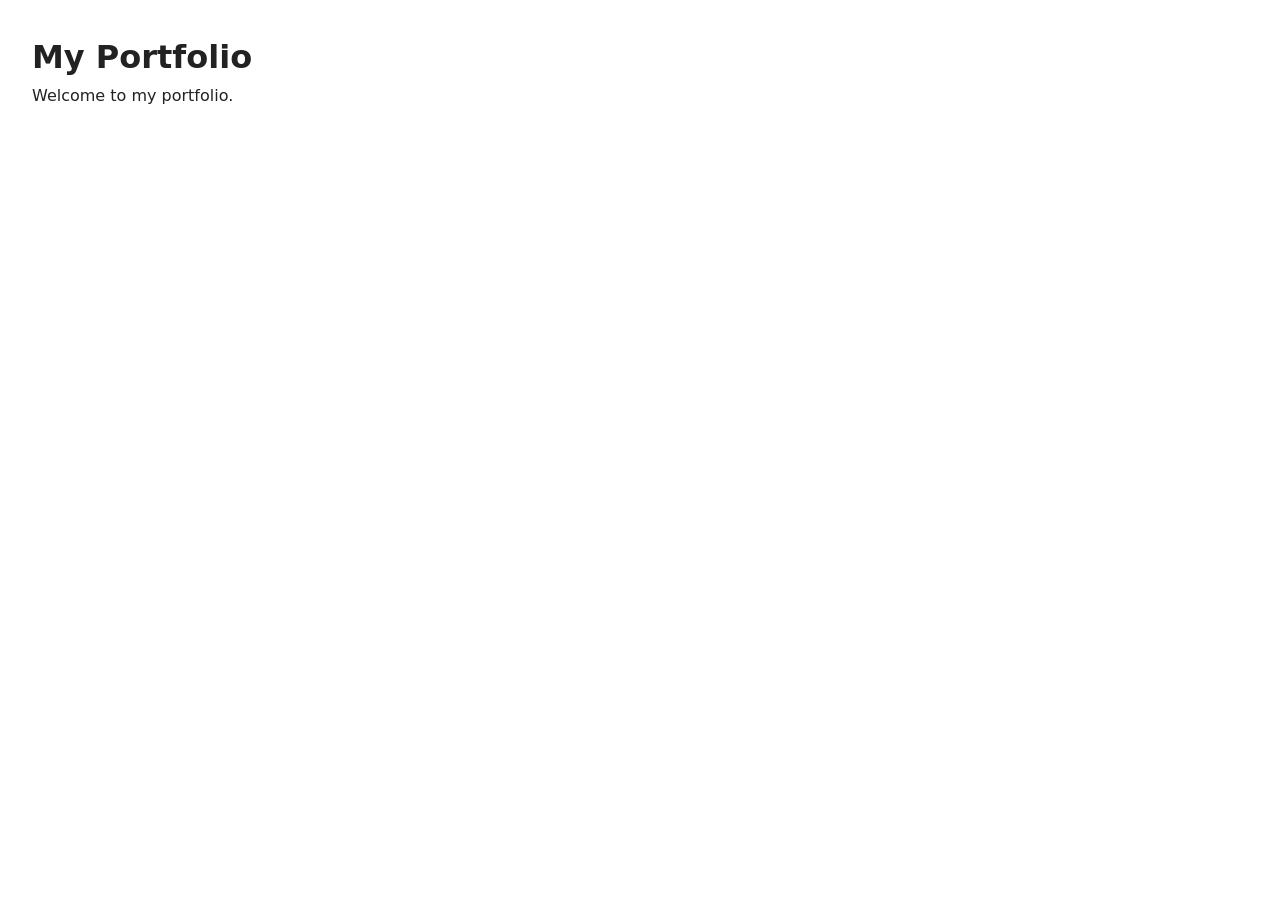
==== index.html @ 3ea58b8c "Add starter HTML, CSS and JS files Co-Authored-By: Claude Opus 5.5 <noreply@anthropic.com>" ====
<!DOCTYPE html>
<html lang="en">
<head>
  <meta charset="UTF-8">
  <meta name="viewport" content="width=device-width, initial-scale=1.0">
  <title>Portfolio</title>
  <link rel="stylesheet" href="style.css">
</head>
<body>
  <header>
    <h1>My Portfolio</h1>
  </header>

  <main>
    <p>Welcome to my portfolio.</p>
  </main>

  <script src="script.js"></script>
</body>
</html>
---- style.css ----
* {
  margin: 0;
  padding: 0;
  box-sizing: border-box;
}

body {
  font-family: system-ui, -apple-system, sans-serif;
  line-height: 1.6;
  color: #222;
  padding: 2rem;
}
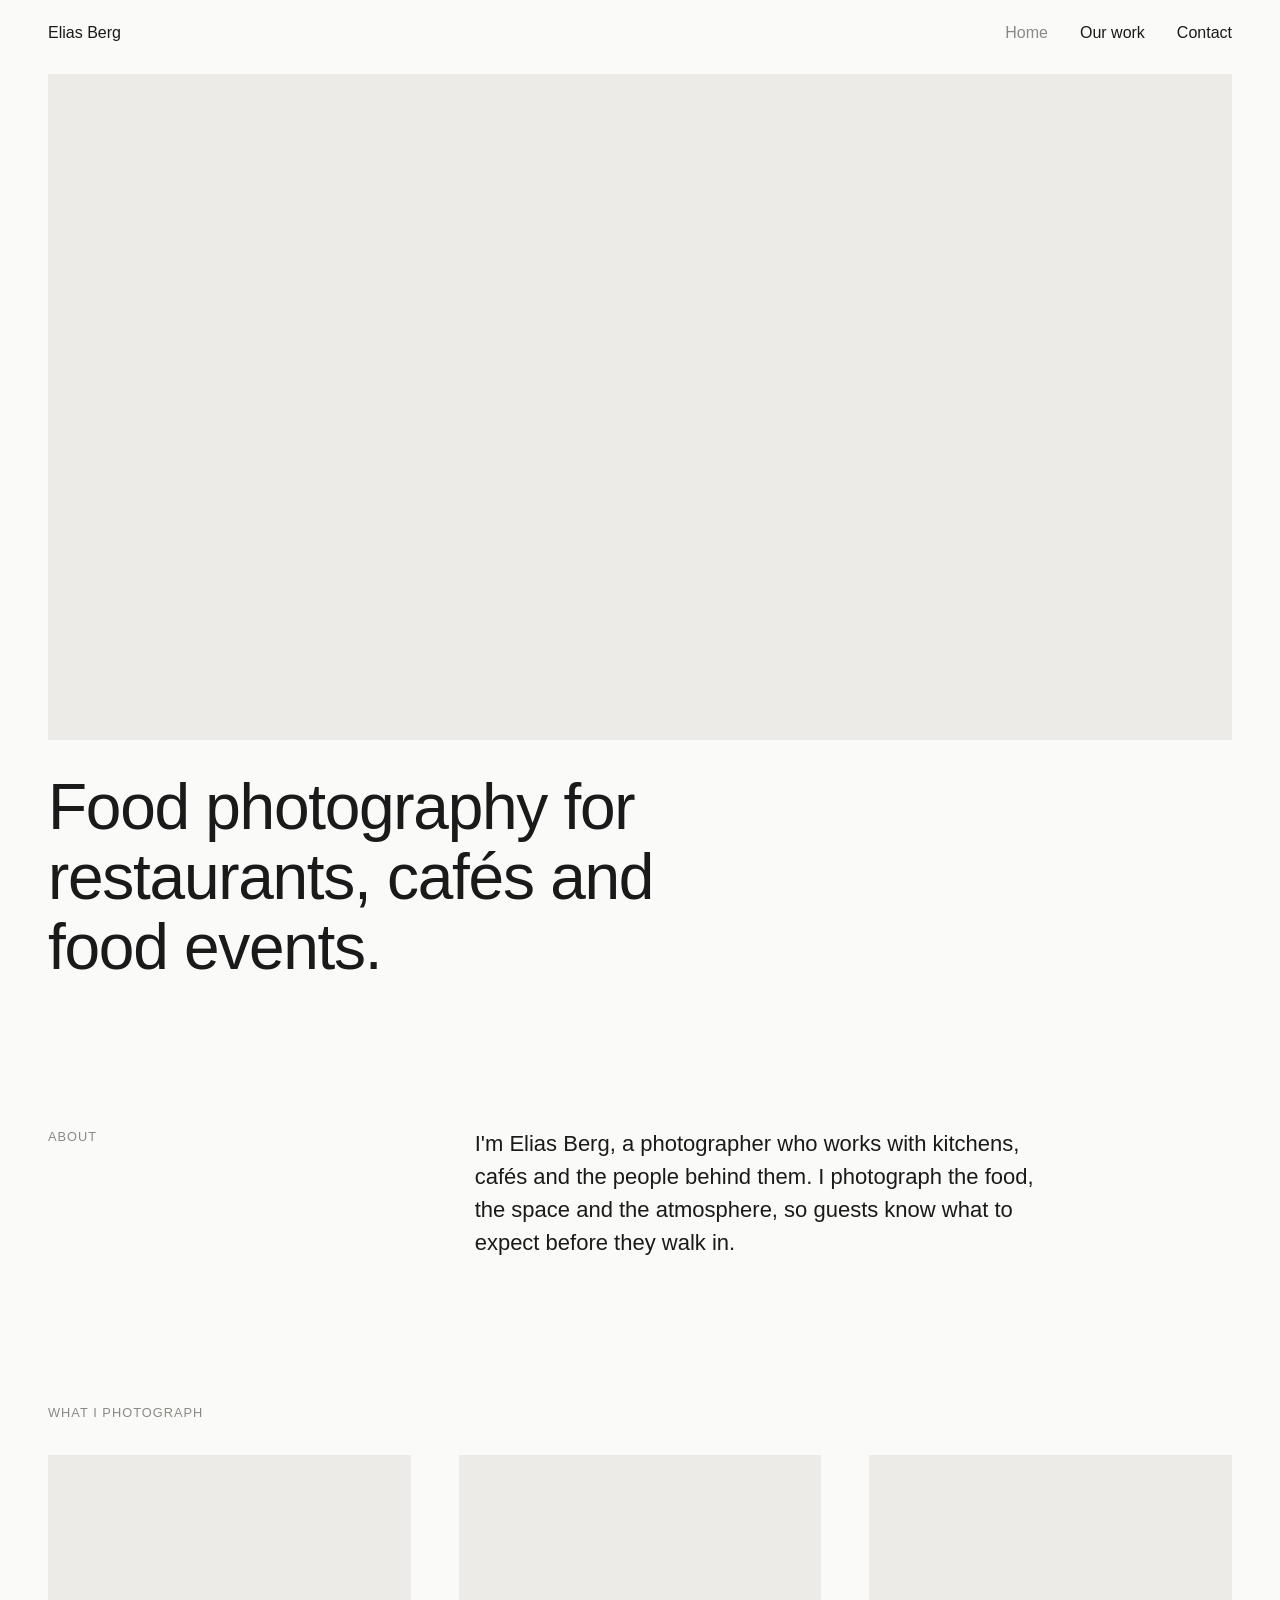
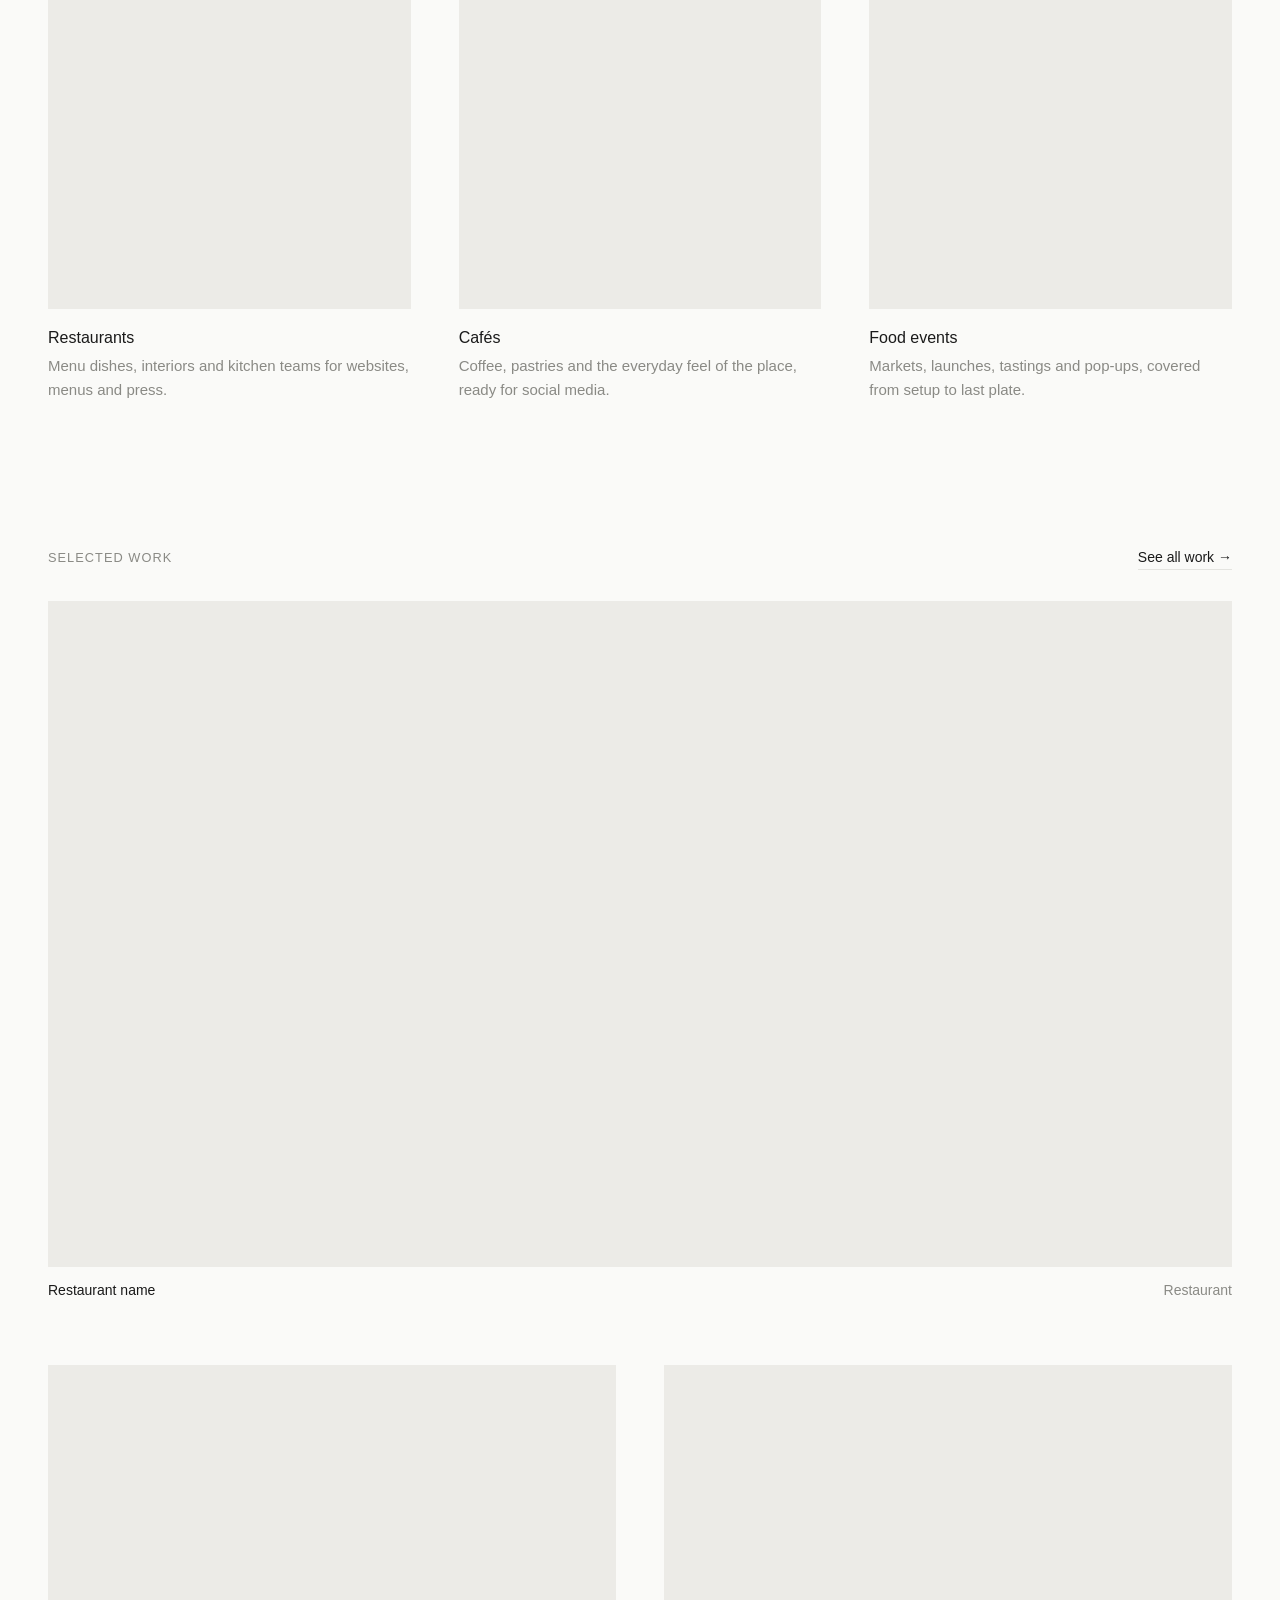
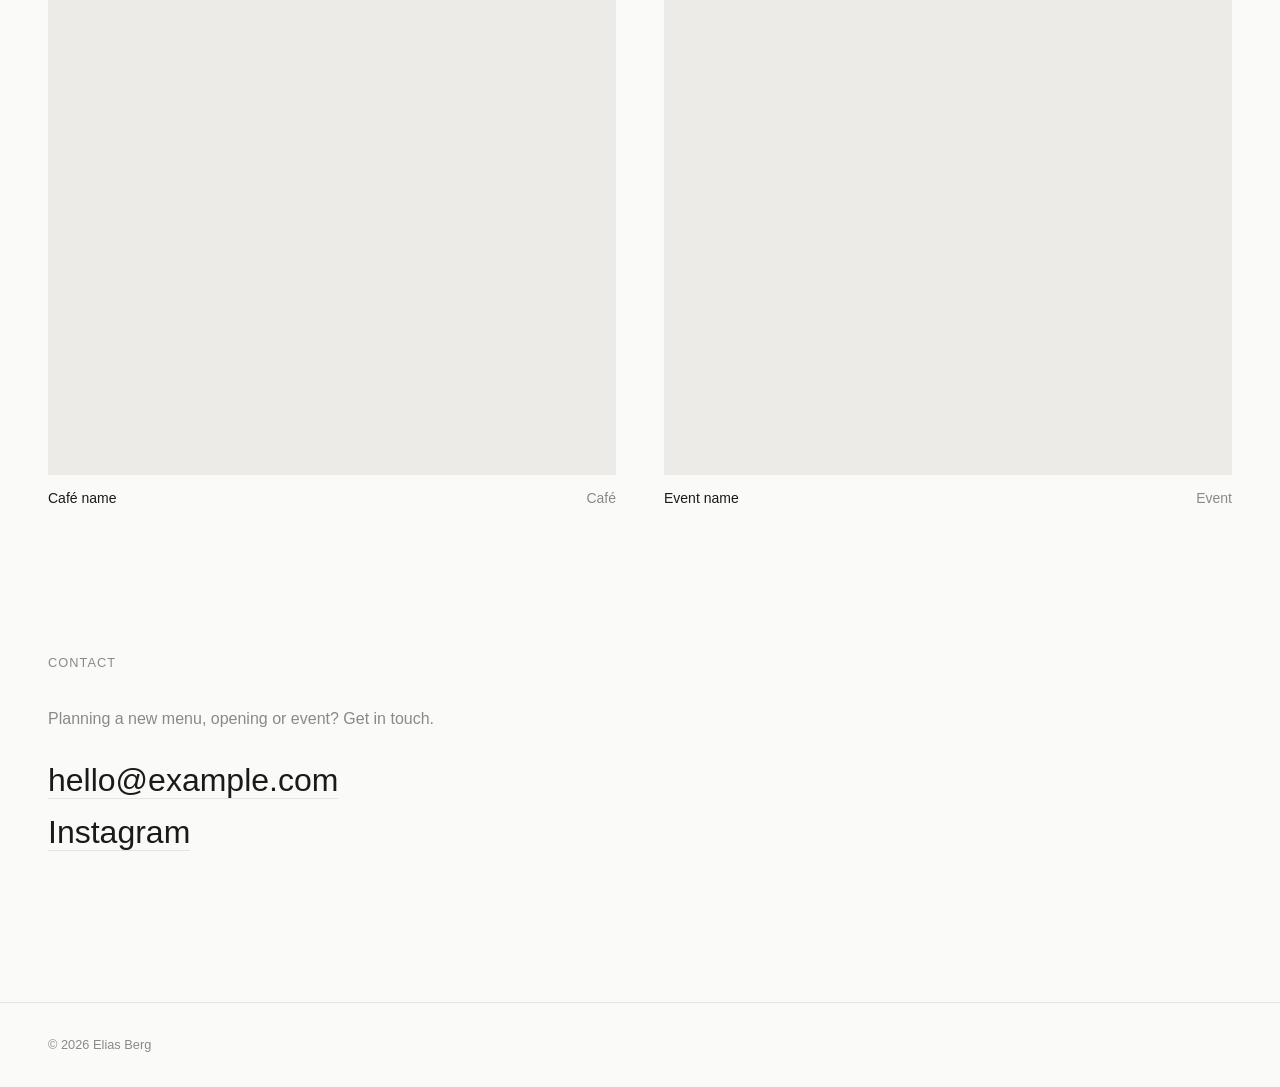
==== commit f02a30f4: "Build two-page food photography portfolio for Elias Berg Add home and work pages, shared styles and " ====
--- a/index.html
+++ b/index.html
@@ -3,17 +3,95 @@
 <head>
   <meta charset="UTF-8">
   <meta name="viewport" content="width=device-width, initial-scale=1.0">
-  <title>Portfolio</title>
+  <meta name="description" content="Elias Berg — food photographer for restaurants, cafés and food events.">
+  <title>Elias Berg — Food Photography</title>
   <link rel="stylesheet" href="style.css">
 </head>
 <body>
-  <header>
-    <h1>My Portfolio</h1>
+  <header class="site-header">
+    <a class="logo" href="index.html">Elias Berg</a>
+    <button class="nav-toggle" aria-expanded="false" aria-controls="site-nav">Menu</button>
+    <nav id="site-nav" class="site-nav">
+      <a href="index.html" aria-current="page">Home</a>
+      <a href="work.html">Our work</a>
+      <a href="#contact">Contact</a>
+    </nav>
   </header>
 
   <main>
-    <p>Welcome to my portfolio.</p>
+    <section class="hero">
+      <!-- Replace with <img src="images/hero.jpg" alt="..."> -->
+      <div class="media media--hero"><div class="placeholder"></div></div>
+      <div class="hero-text">
+        <h1>Food photography for restaurants, cafés and food events.</h1>
+      </div>
+    </section>
+
+    <section class="intro">
+      <h2 class="section-label">About</h2>
+      <div class="intro-body">
+        <p class="lead">I'm Elias Berg, a photographer who works with kitchens, cafés and the people behind them. I photograph the food, the space and the atmosphere, so guests know what to expect before they walk in.</p>
+      </div>
+    </section>
+
+    <section class="services">
+      <h2 class="section-label">What I photograph</h2>
+      <div class="services-grid">
+        <article class="service">
+          <div class="media"><div class="placeholder"></div></div>
+          <h3>Restaurants</h3>
+          <p>Menu dishes, interiors and kitchen teams for websites, menus and press.</p>
+        </article>
+        <article class="service">
+          <div class="media"><div class="placeholder"></div></div>
+          <h3>Cafés</h3>
+          <p>Coffee, pastries and the everyday feel of the place, ready for social media.</p>
+        </article>
+        <article class="service">
+          <div class="media"><div class="placeholder"></div></div>
+          <h3>Food events</h3>
+          <p>Markets, launches, tastings and pop-ups, covered from setup to last plate.</p>
+        </article>
+      </div>
+    </section>
+
+    <section class="featured">
+      <div class="featured-head">
+        <h2 class="section-label">Selected work</h2>
+        <a class="text-link" href="work.html">See all work &rarr;</a>
+      </div>
+      <div class="grid">
+        <figure class="project project--wide">
+          <div class="media"><div class="placeholder"></div></div>
+          <figcaption><span>Restaurant name</span><span>Restaurant</span></figcaption>
+        </figure>
+        <figure class="project">
+          <div class="media"><div class="placeholder"></div></div>
+          <figcaption><span>Café name</span><span>Café</span></figcaption>
+        </figure>
+        <figure class="project">
+          <div class="media"><div class="placeholder"></div></div>
+          <figcaption><span>Event name</span><span>Event</span></figcaption>
+        </figure>
+      </div>
+    </section>
+
+    <section id="contact" class="contact">
+      <h2 class="section-label">Contact</h2>
+      <p class="contact-lead">Planning a new menu, opening or event? Get in touch.</p>
+      <p class="contact-link"><a href="mailto:hello@example.com">hello@example.com</a></p>
+      <p class="contact-link"><a href="https://instagram.com/" target="_blank" rel="noopener">Instagram</a></p>
+    </section>
   </main>
+
+  <footer class="site-footer">
+    <p>&copy; <span id="year"></span> Elias Berg</p>
+  </footer>
+
+  <div class="lightbox" hidden>
+    <button class="lightbox-close" aria-label="Close">Close</button>
+    <div class="lightbox-content"></div>
+  </div>
 
   <script src="script.js"></script>
 </body>
--- a/style.css
+++ b/style.css
@@ -1,12 +1,404 @@
+:root {
+  --bg: #fafaf8;
+  --text: #1a1a1a;
+  --muted: #8a8a85;
+  --line: #e4e4e0;
+  --placeholder: #ecebe7;
+
+  --font: "Helvetica Neue", Helvetica, Arial, sans-serif;
+  --gutter: clamp(1.25rem, 4vw, 3rem);
+  --space: clamp(4rem, 12vw, 9rem);
+}
+
 * {
   margin: 0;
   padding: 0;
   box-sizing: border-box;
 }
 
+html {
+  scroll-behavior: smooth;
+}
+
 body {
-  font-family: system-ui, -apple-system, sans-serif;
+  background: var(--bg);
+  color: var(--text);
+  font-family: var(--font);
+  font-size: 1rem;
   line-height: 1.6;
-  color: #222;
-  padding: 2rem;
-}
+  -webkit-font-smoothing: antialiased;
+}
+
+a {
+  color: inherit;
+  text-decoration: none;
+}
+
+a:hover {
+  color: var(--muted);
+}
+
+img {
+  display: block;
+  max-width: 100%;
+}
+
+/* Header */
+
+.site-header {
+  position: sticky;
+  top: 0;
+  z-index: 10;
+  display: flex;
+  align-items: center;
+  justify-content: space-between;
+  padding: 1.25rem var(--gutter);
+  background: var(--bg);
+}
+
+.logo {
+  font-weight: 500;
+}
+
+.site-nav {
+  display: flex;
+  gap: 2rem;
+}
+
+.site-nav a[aria-current="page"] {
+  color: var(--muted);
+}
+
+.nav-toggle {
+  display: none;
+  background: none;
+  border: 0;
+  font: inherit;
+  color: inherit;
+  cursor: pointer;
+}
+
+/* Sections */
+
+main > section {
+  padding: 0 var(--gutter) var(--space);
+}
+
+.section-label {
+  font-size: 0.8rem;
+  font-weight: 400;
+  letter-spacing: 0.08em;
+  text-transform: uppercase;
+  color: var(--muted);
+  margin-bottom: 2rem;
+}
+
+.lead {
+  max-width: 36rem;
+  font-size: clamp(1.125rem, 2vw, 1.375rem);
+  line-height: 1.5;
+}
+
+.text-link {
+  font-size: 0.875rem;
+  border-bottom: 1px solid var(--line);
+}
+
+/* Media */
+
+.media {
+  overflow: hidden;
+  cursor: zoom-in;
+}
+
+.media img,
+.media .placeholder {
+  width: 100%;
+  aspect-ratio: 4 / 5;
+  object-fit: cover;
+  transition: opacity 0.4s ease;
+}
+
+.placeholder {
+  background: var(--placeholder);
+}
+
+.media:hover img,
+.media:hover .placeholder {
+  opacity: 0.85;
+}
+
+/* Home: hero */
+
+.hero {
+  padding-top: 0.5rem;
+}
+
+.media--hero {
+  cursor: default;
+}
+
+.media--hero img,
+.media--hero .placeholder {
+  aspect-ratio: 16 / 9;
+  max-height: 80vh;
+}
+
+.media--hero:hover img,
+.media--hero:hover .placeholder {
+  opacity: 1;
+}
+
+.hero-text h1 {
+  max-width: 18ch;
+  margin-top: 2rem;
+  font-size: clamp(2rem, 5vw, 4rem);
+  font-weight: 400;
+  line-height: 1.1;
+  letter-spacing: -0.02em;
+}
+
+/* Home: intro and services */
+
+.intro {
+  display: grid;
+  grid-template-columns: 1fr 2fr;
+  gap: var(--gutter);
+}
+
+.services-grid {
+  display: grid;
+  grid-template-columns: repeat(3, 1fr);
+  gap: var(--gutter);
+}
+
+.service h3 {
+  margin-top: 1rem;
+  font-size: 1rem;
+  font-weight: 500;
+}
+
+.service p {
+  margin-top: 0.25rem;
+  font-size: 0.9375rem;
+  color: var(--muted);
+}
+
+.featured-head {
+  display: flex;
+  justify-content: space-between;
+  align-items: baseline;
+}
+
+/* Work grid */
+
+.grid {
+  display: grid;
+  grid-template-columns: repeat(2, 1fr);
+  gap: clamp(2rem, 5vw, 4rem) var(--gutter);
+}
+
+.project--wide {
+  grid-column: 1 / -1;
+}
+
+.project--wide .media img,
+.project--wide .media .placeholder {
+  aspect-ratio: 16 / 9;
+}
+
+.project.is-hidden {
+  display: none;
+}
+
+figcaption {
+  display: flex;
+  justify-content: space-between;
+  margin-top: 0.75rem;
+  font-size: 0.875rem;
+}
+
+figcaption span:last-child {
+  color: var(--muted);
+}
+
+/* Work page */
+
+.page-intro {
+  padding-top: var(--space);
+}
+
+.page-intro h1 {
+  font-size: clamp(2.5rem, 7vw, 5.5rem);
+  font-weight: 400;
+  line-height: 1.05;
+  letter-spacing: -0.02em;
+  margin-bottom: 1.5rem;
+}
+
+.page-intro .lead {
+  color: var(--muted);
+}
+
+.filters {
+  display: flex;
+  flex-wrap: wrap;
+  gap: 1.5rem;
+  margin-bottom: 3rem;
+}
+
+.filter {
+  background: none;
+  border: 0;
+  border-bottom: 1px solid transparent;
+  padding-bottom: 0.15rem;
+  font: inherit;
+  font-size: 0.9375rem;
+  color: var(--muted);
+  cursor: pointer;
+}
+
+.filter:hover,
+.filter.is-active {
+  color: var(--text);
+}
+
+.filter.is-active {
+  border-bottom-color: var(--text);
+}
+
+/* Contact */
+
+.contact-lead {
+  max-width: 28rem;
+  margin-bottom: 1.5rem;
+  color: var(--muted);
+}
+
+.contact-link {
+  font-size: clamp(1.5rem, 3vw, 2rem);
+}
+
+.contact-link a {
+  border-bottom: 1px solid var(--line);
+}
+
+/* Footer */
+
+.site-footer {
+  padding: 2rem var(--gutter);
+  border-top: 1px solid var(--line);
+  font-size: 0.8rem;
+  color: var(--muted);
+}
+
+/* Lightbox */
+
+.lightbox {
+  position: fixed;
+  inset: 0;
+  z-index: 20;
+  display: flex;
+  align-items: center;
+  justify-content: center;
+  padding: var(--gutter);
+  background: var(--bg);
+}
+
+.lightbox[hidden] {
+  display: none;
+}
+
+.lightbox-content {
+  width: min(100%, 70rem);
+}
+
+.lightbox-content img,
+.lightbox-content .placeholder {
+  width: 100%;
+  max-height: 85vh;
+  object-fit: contain;
+  aspect-ratio: 3 / 2;
+}
+
+.lightbox-close {
+  position: absolute;
+  top: 1.25rem;
+  right: var(--gutter);
+  background: none;
+  border: 0;
+  font: inherit;
+  color: inherit;
+  cursor: pointer;
+}
+
+/* Fade-in on scroll */
+
+.reveal {
+  opacity: 0;
+  transform: translateY(1.5rem);
+  transition: opacity 0.8s ease, transform 0.8s ease;
+}
+
+.reveal.is-visible {
+  opacity: 1;
+  transform: none;
+}
+
+/* Tablet */
+
+@media (max-width: 900px) {
+  .intro {
+    grid-template-columns: 1fr;
+    gap: 0;
+  }
+
+  .services-grid {
+    grid-template-columns: 1fr 1fr;
+  }
+}
+
+/* Mobile */
+
+@media (max-width: 640px) {
+  .nav-toggle {
+    display: block;
+  }
+
+  .site-nav {
+    position: absolute;
+    top: 100%;
+    left: 0;
+    right: 0;
+    flex-direction: column;
+    gap: 1rem;
+    padding: 1rem var(--gutter) 2rem;
+    background: var(--bg);
+  }
+
+  .site-nav:not(.is-open) {
+    display: none;
+  }
+
+  .grid,
+  .services-grid {
+    grid-template-columns: 1fr;
+  }
+
+  .media--hero img,
+  .media--hero .placeholder {
+    aspect-ratio: 4 / 5;
+  }
+}
+
+@media (prefers-reduced-motion: reduce) {
+  html {
+    scroll-behavior: auto;
+  }
+
+  .reveal {
+    opacity: 1;
+    transform: none;
+    transition: none;
+  }
+}
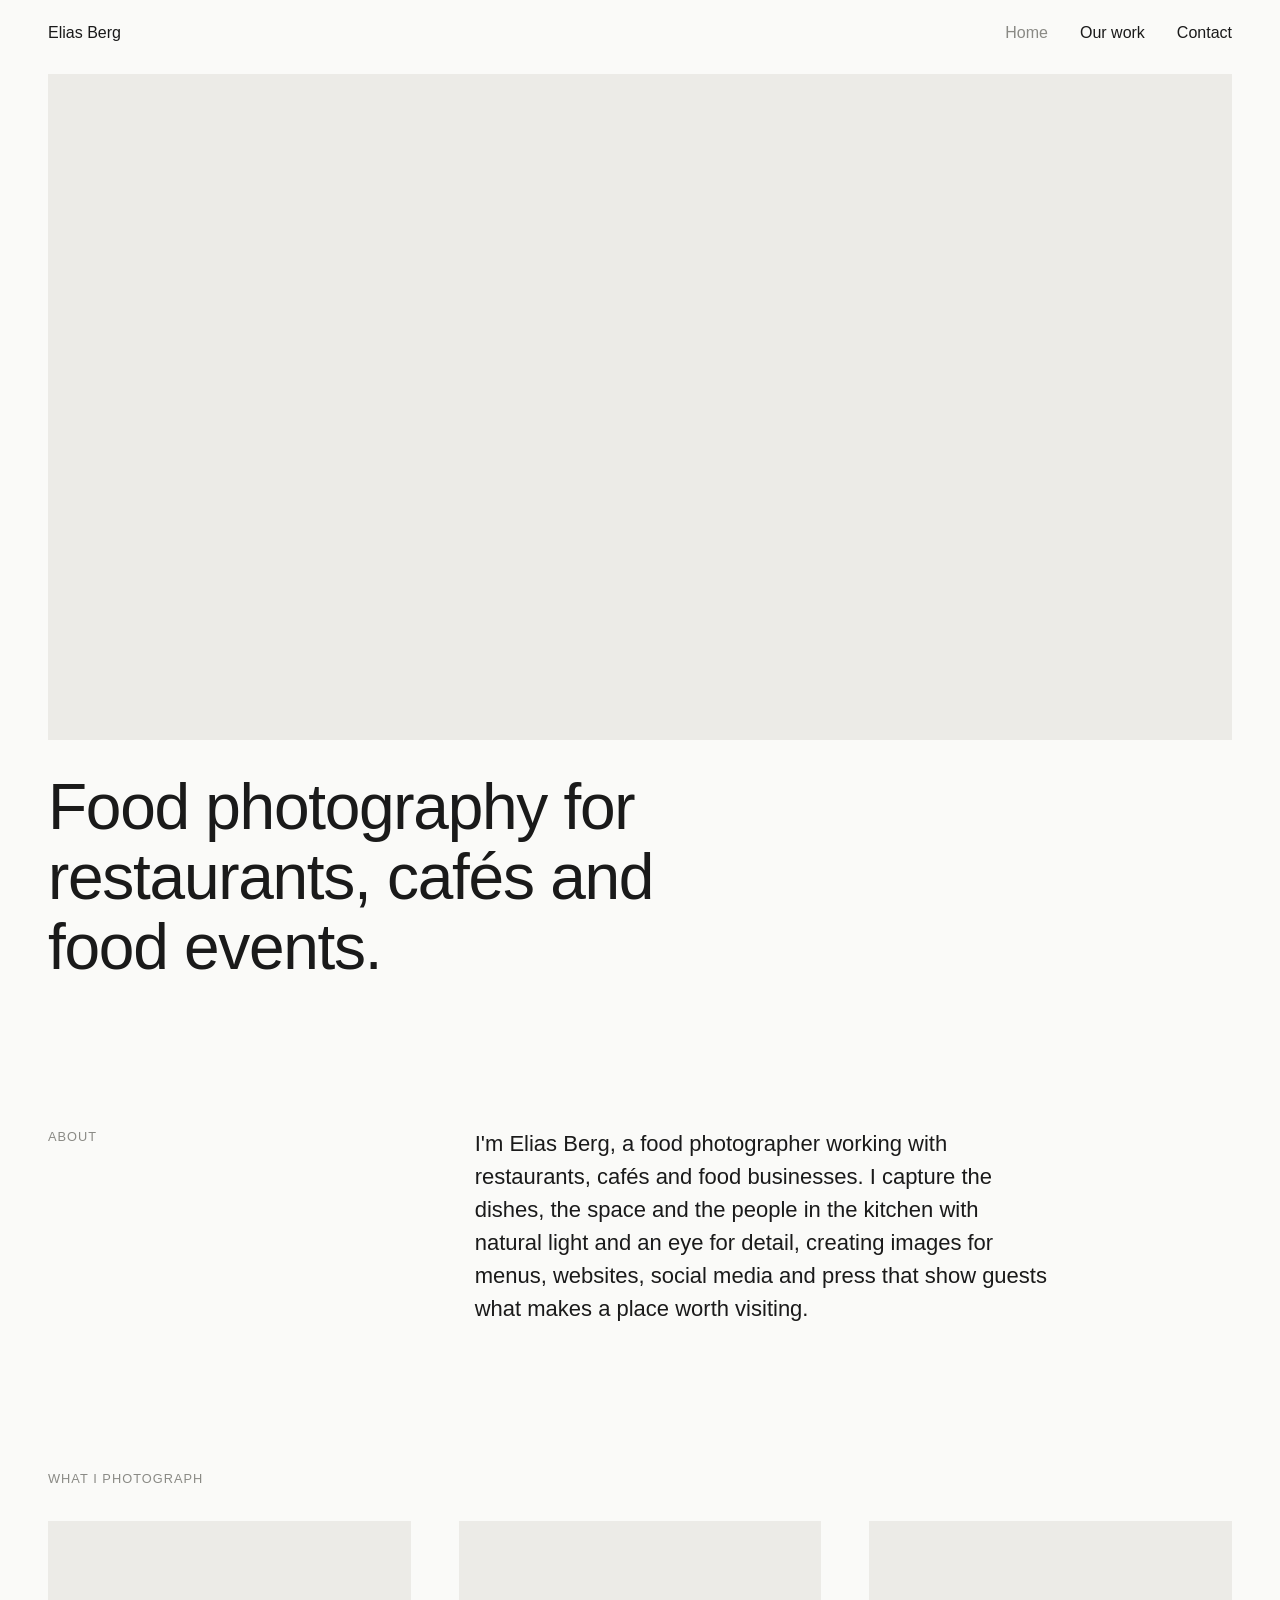
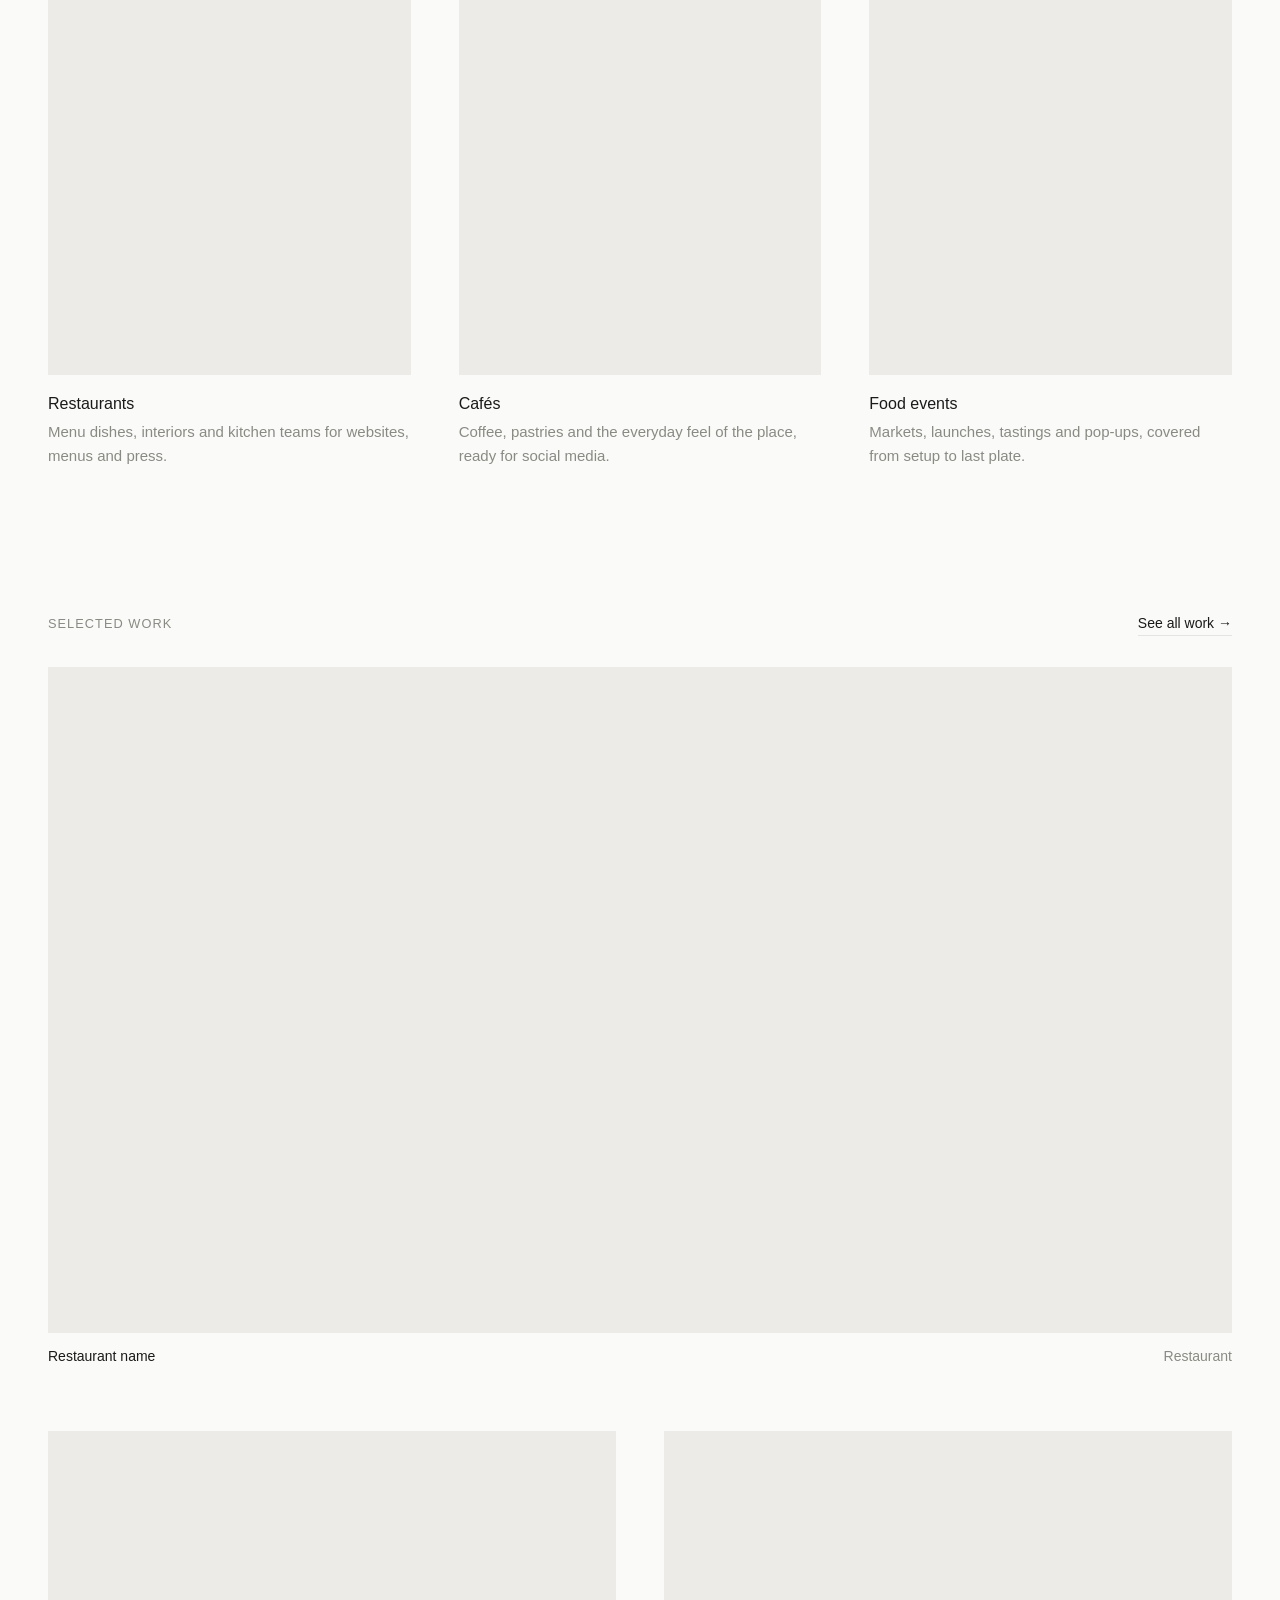
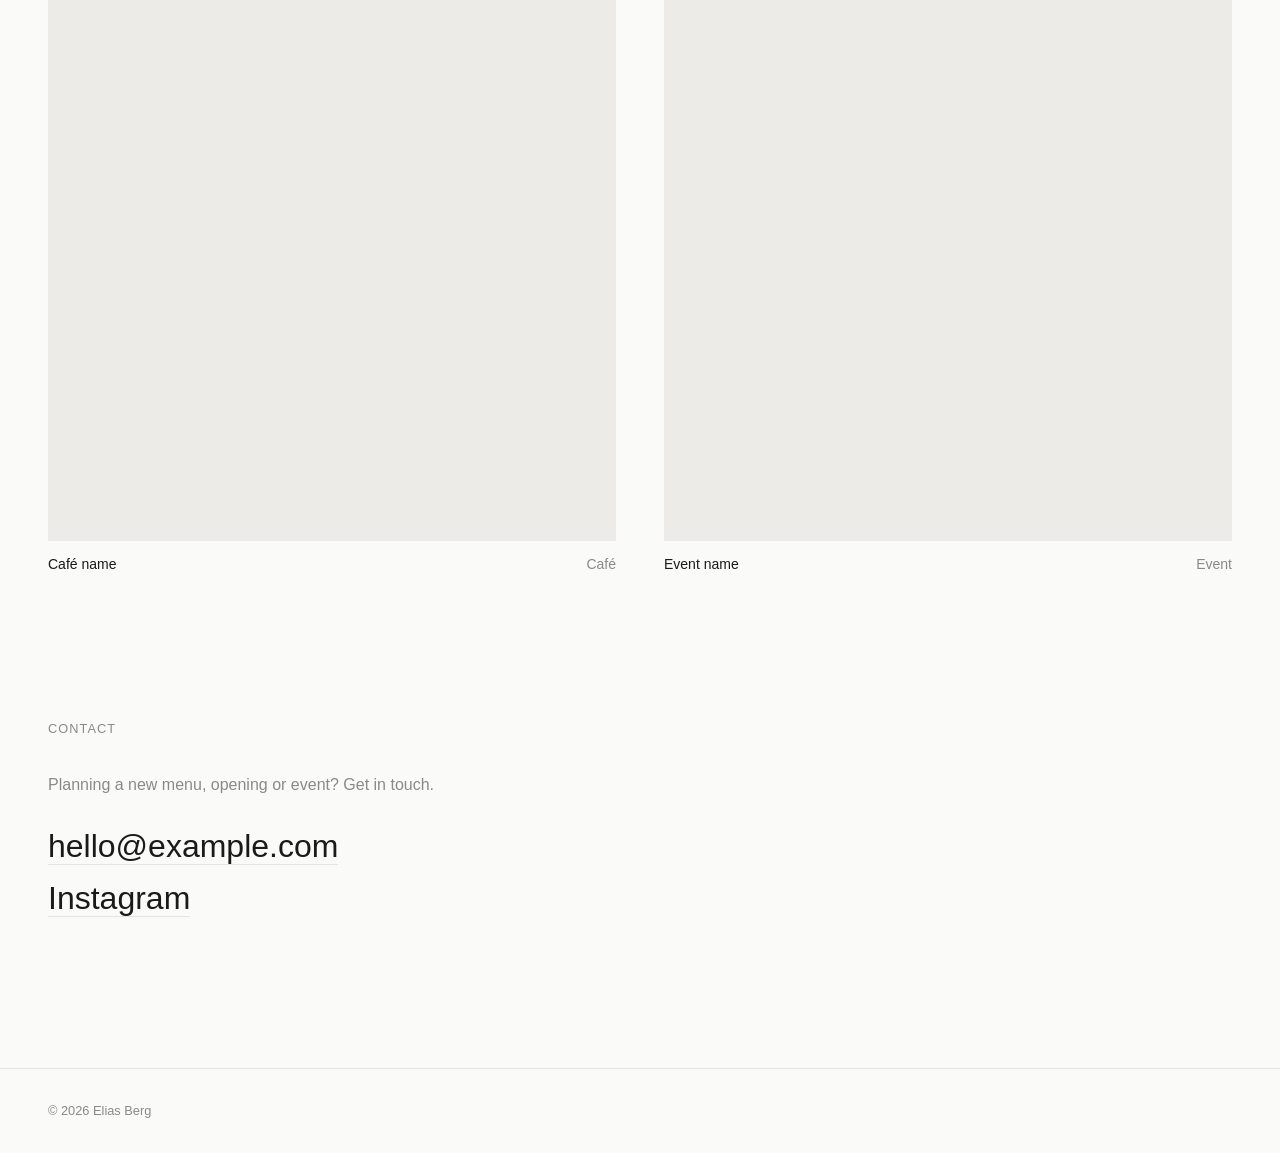
==== commit 823528b5: "Improve About intro text for Elias Berg Co-Authored-By: Claude Opus 5.5 <noreply@anthropic.com>" ====
--- a/index.html
+++ b/index.html
@@ -8,6 +8,17 @@
   <link rel="stylesheet" href="style.css">
 </head>
 <body>
+  <!--
+    WORK SPLIT — HOME PAGE
+    Hakim:  Header & navigation, Hero, Footer, Lightbox, images folder
+    Stella: About, What I photograph (services), Contact / Get in touch
+    Josef:  Selected work, plus the whole Our work page (work.html)
+
+    Only edit the sections marked with your name. If you need to change
+    someone else's section, ask them first so we avoid merge conflicts.
+  -->
+
+  <!-- ===== START: Header & navigation (Hakim) — shared with work.html, keep both in sync ===== -->
   <header class="site-header">
     <a class="logo" href="index.html">Elias Berg</a>
     <button class="nav-toggle" aria-expanded="false" aria-controls="site-nav">Menu</button>
@@ -17,8 +28,10 @@
       <a href="#contact">Contact</a>
     </nav>
   </header>
+  <!-- ===== END: Header & navigation (Hakim) ===== -->
 
   <main>
+    <!-- ===== START: Hero — main photo and headline about Elias's food photography (Hakim) ===== -->
     <section class="hero">
       <!-- Replace with <img src="images/hero.jpg" alt="..."> -->
       <div class="media media--hero"><div class="placeholder"></div></div>
@@ -26,14 +39,18 @@
         <h1>Food photography for restaurants, cafés and food events.</h1>
       </div>
     </section>
+    <!-- ===== END: Hero (Hakim) ===== -->
 
+    <!-- ===== START: About — short introduction to Elias (Stella) ===== -->
     <section class="intro">
       <h2 class="section-label">About</h2>
       <div class="intro-body">
-        <p class="lead">I'm Elias Berg, a photographer who works with kitchens, cafés and the people behind them. I photograph the food, the space and the atmosphere, so guests know what to expect before they walk in.</p>
+        <p class="lead">I'm Elias Berg, a food photographer working with restaurants, cafés and food businesses. I capture the dishes, the space and the people in the kitchen with natural light and an eye for detail, creating images for menus, websites, social media and press that show guests what makes a place worth visiting.</p>
       </div>
     </section>
+    <!-- ===== END: About (Stella) ===== -->
 
+    <!-- ===== START: What I photograph — restaurants, cafés and food events (Stella) ===== -->
     <section class="services">
       <h2 class="section-label">What I photograph</h2>
       <div class="services-grid">
@@ -54,7 +71,9 @@
         </article>
       </div>
     </section>
+    <!-- ===== END: What I photograph (Stella) ===== -->
 
+    <!-- ===== START: Selected work — three featured photos of Elias's work, links to work.html (Josef) ===== -->
     <section class="featured">
       <div class="featured-head">
         <h2 class="section-label">Selected work</h2>
@@ -75,23 +94,30 @@
         </figure>
       </div>
     </section>
+    <!-- ===== END: Selected work (Josef) ===== -->
 
+    <!-- ===== START: Contact / Get in touch — email and Instagram (Stella) ===== -->
     <section id="contact" class="contact">
       <h2 class="section-label">Contact</h2>
       <p class="contact-lead">Planning a new menu, opening or event? Get in touch.</p>
       <p class="contact-link"><a href="mailto:hello@example.com">hello@example.com</a></p>
       <p class="contact-link"><a href="https://instagram.com/" target="_blank" rel="noopener">Instagram</a></p>
     </section>
+    <!-- ===== END: Contact / Get in touch (Stella) ===== -->
   </main>
 
+  <!-- ===== START: Footer (Hakim) — shared with work.html, keep both in sync ===== -->
   <footer class="site-footer">
     <p>&copy; <span id="year"></span> Elias Berg</p>
   </footer>
+  <!-- ===== END: Footer (Hakim) ===== -->
 
+  <!-- ===== START: Lightbox — full-screen photo viewer (Hakim) ===== -->
   <div class="lightbox" hidden>
     <button class="lightbox-close" aria-label="Close">Close</button>
     <div class="lightbox-content"></div>
   </div>
+  <!-- ===== END: Lightbox (Hakim) ===== -->
 
   <script src="script.js"></script>
 </body>
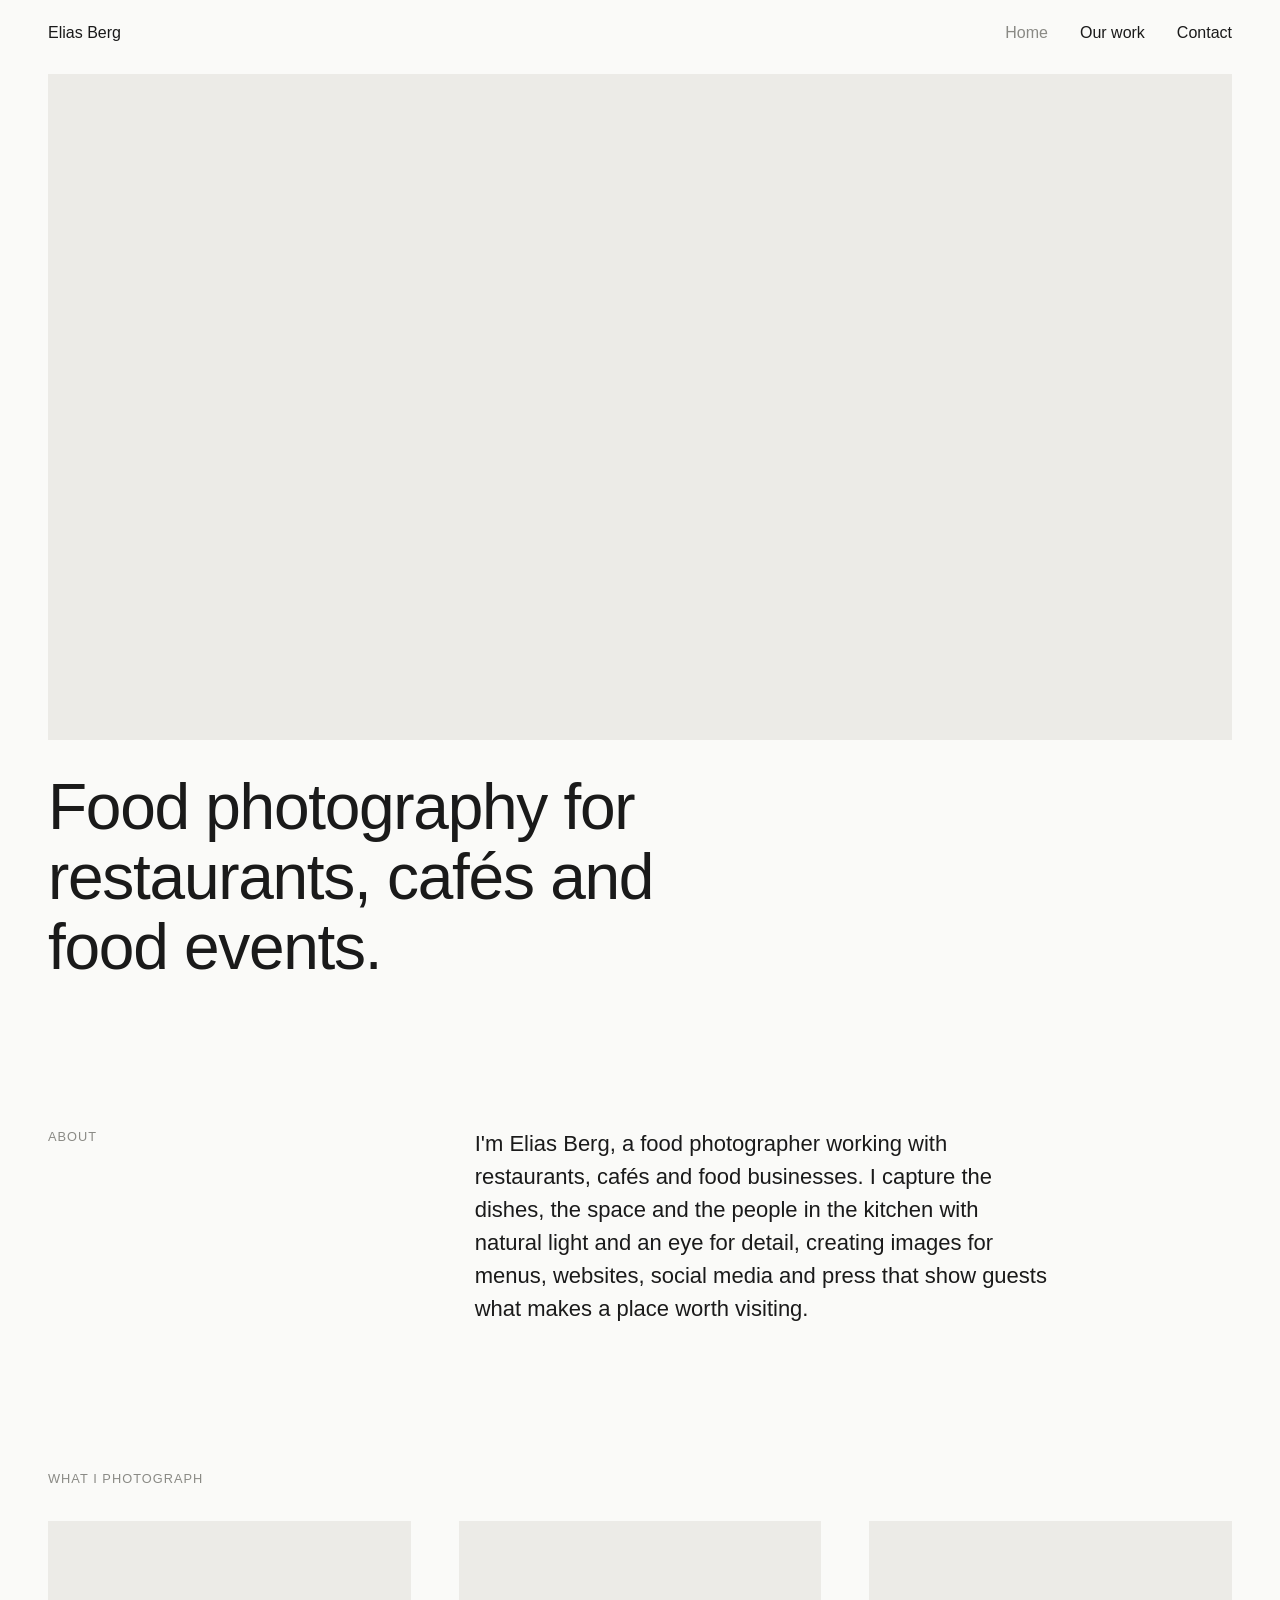
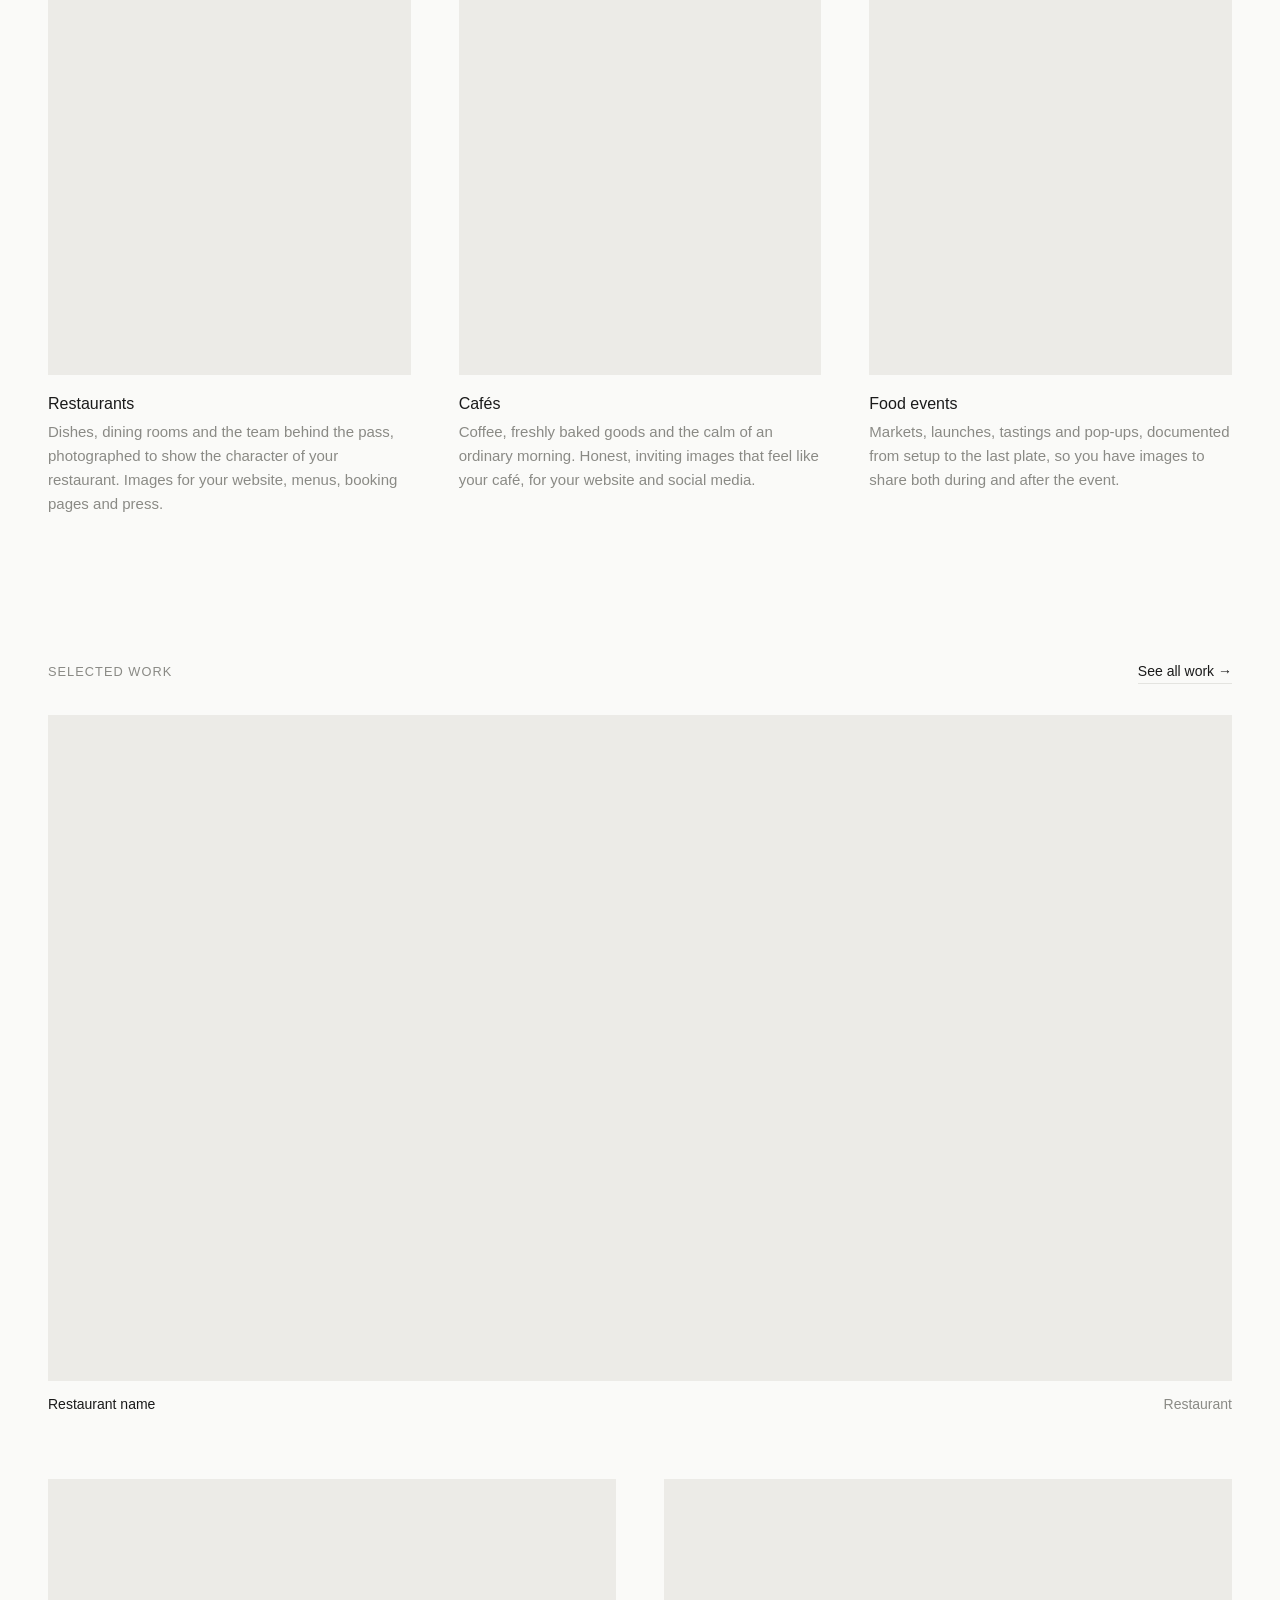
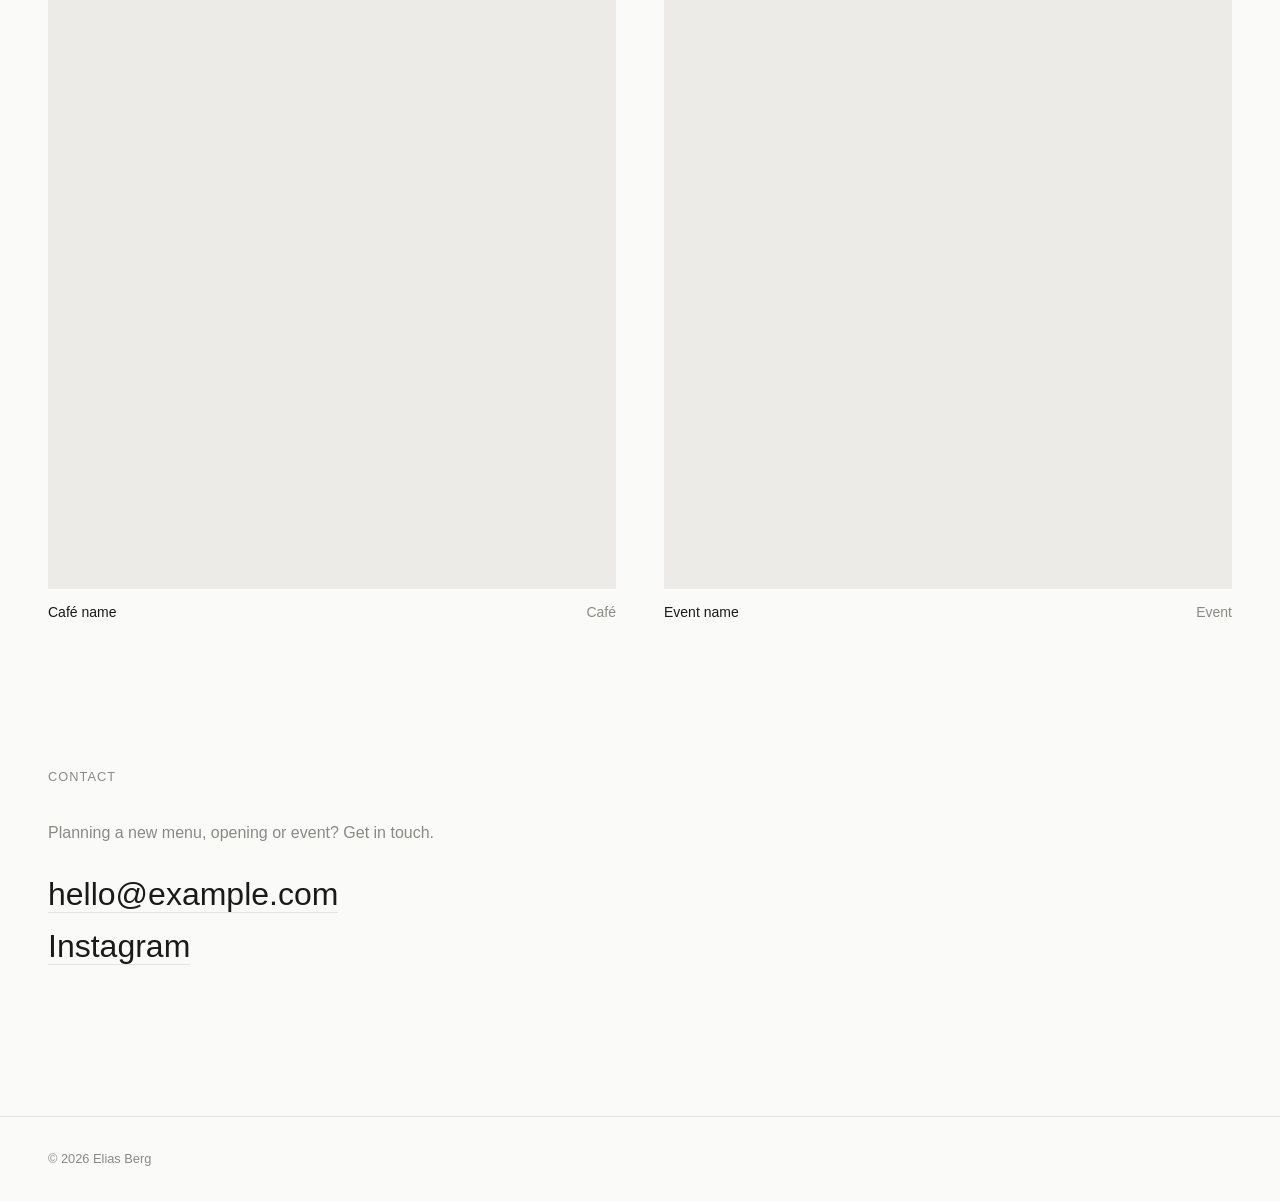
==== commit 9c77866f: "Update About and What I photograph texts (Stella) Notering till er som fetchar – endast text i Stell" ====
--- a/index.html
+++ b/index.html
@@ -57,17 +57,17 @@
         <article class="service">
           <div class="media"><div class="placeholder"></div></div>
           <h3>Restaurants</h3>
-          <p>Menu dishes, interiors and kitchen teams for websites, menus and press.</p>
+          <p>Dishes, dining rooms and the team behind the pass, photographed to show the character of your restaurant. Images for your website, menus, booking pages and press.</p>
         </article>
         <article class="service">
           <div class="media"><div class="placeholder"></div></div>
           <h3>Cafés</h3>
-          <p>Coffee, pastries and the everyday feel of the place, ready for social media.</p>
+          <p>Coffee, freshly baked goods and the calm of an ordinary morning. Honest, inviting images that feel like your café, for your website and social media.</p>
         </article>
         <article class="service">
           <div class="media"><div class="placeholder"></div></div>
           <h3>Food events</h3>
-          <p>Markets, launches, tastings and pop-ups, covered from setup to last plate.</p>
+          <p>Markets, launches, tastings and pop-ups, documented from setup to the last plate, so you have images to share both during and after the event.</p>
         </article>
       </div>
     </section>
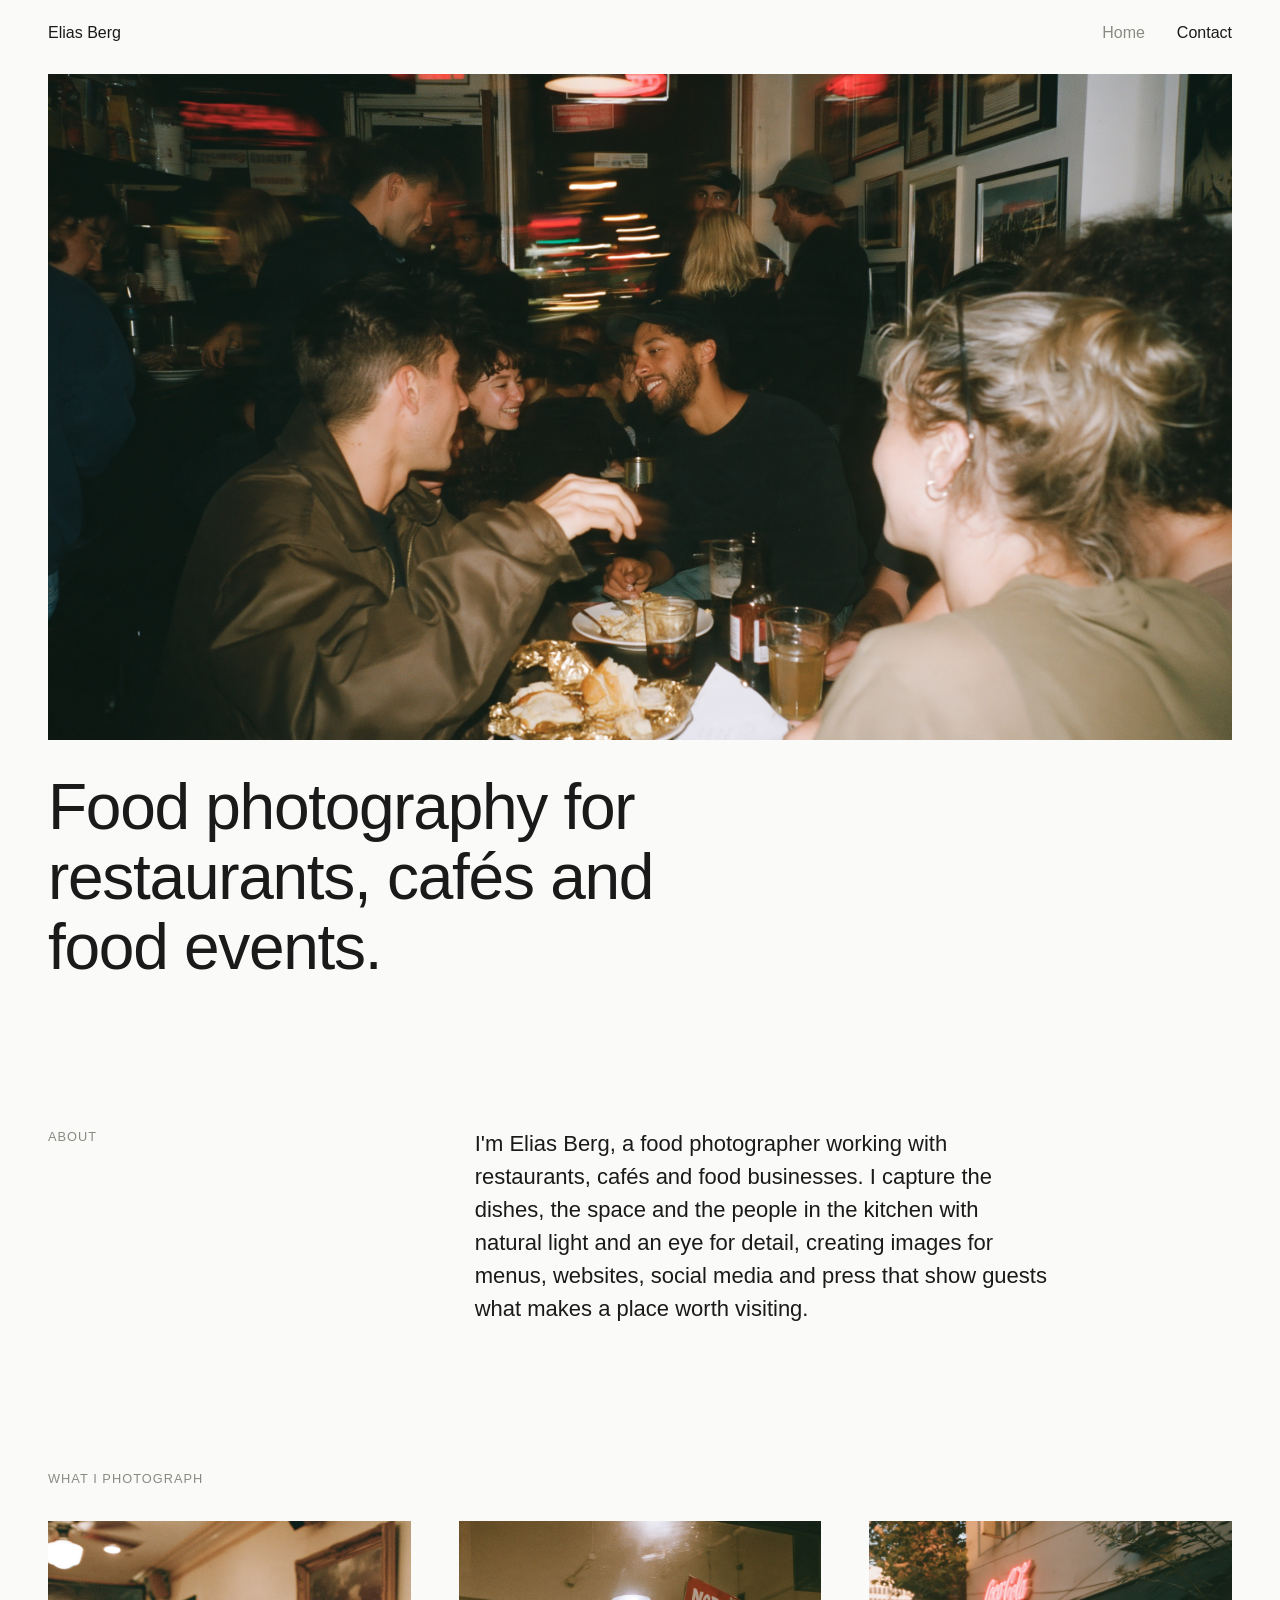
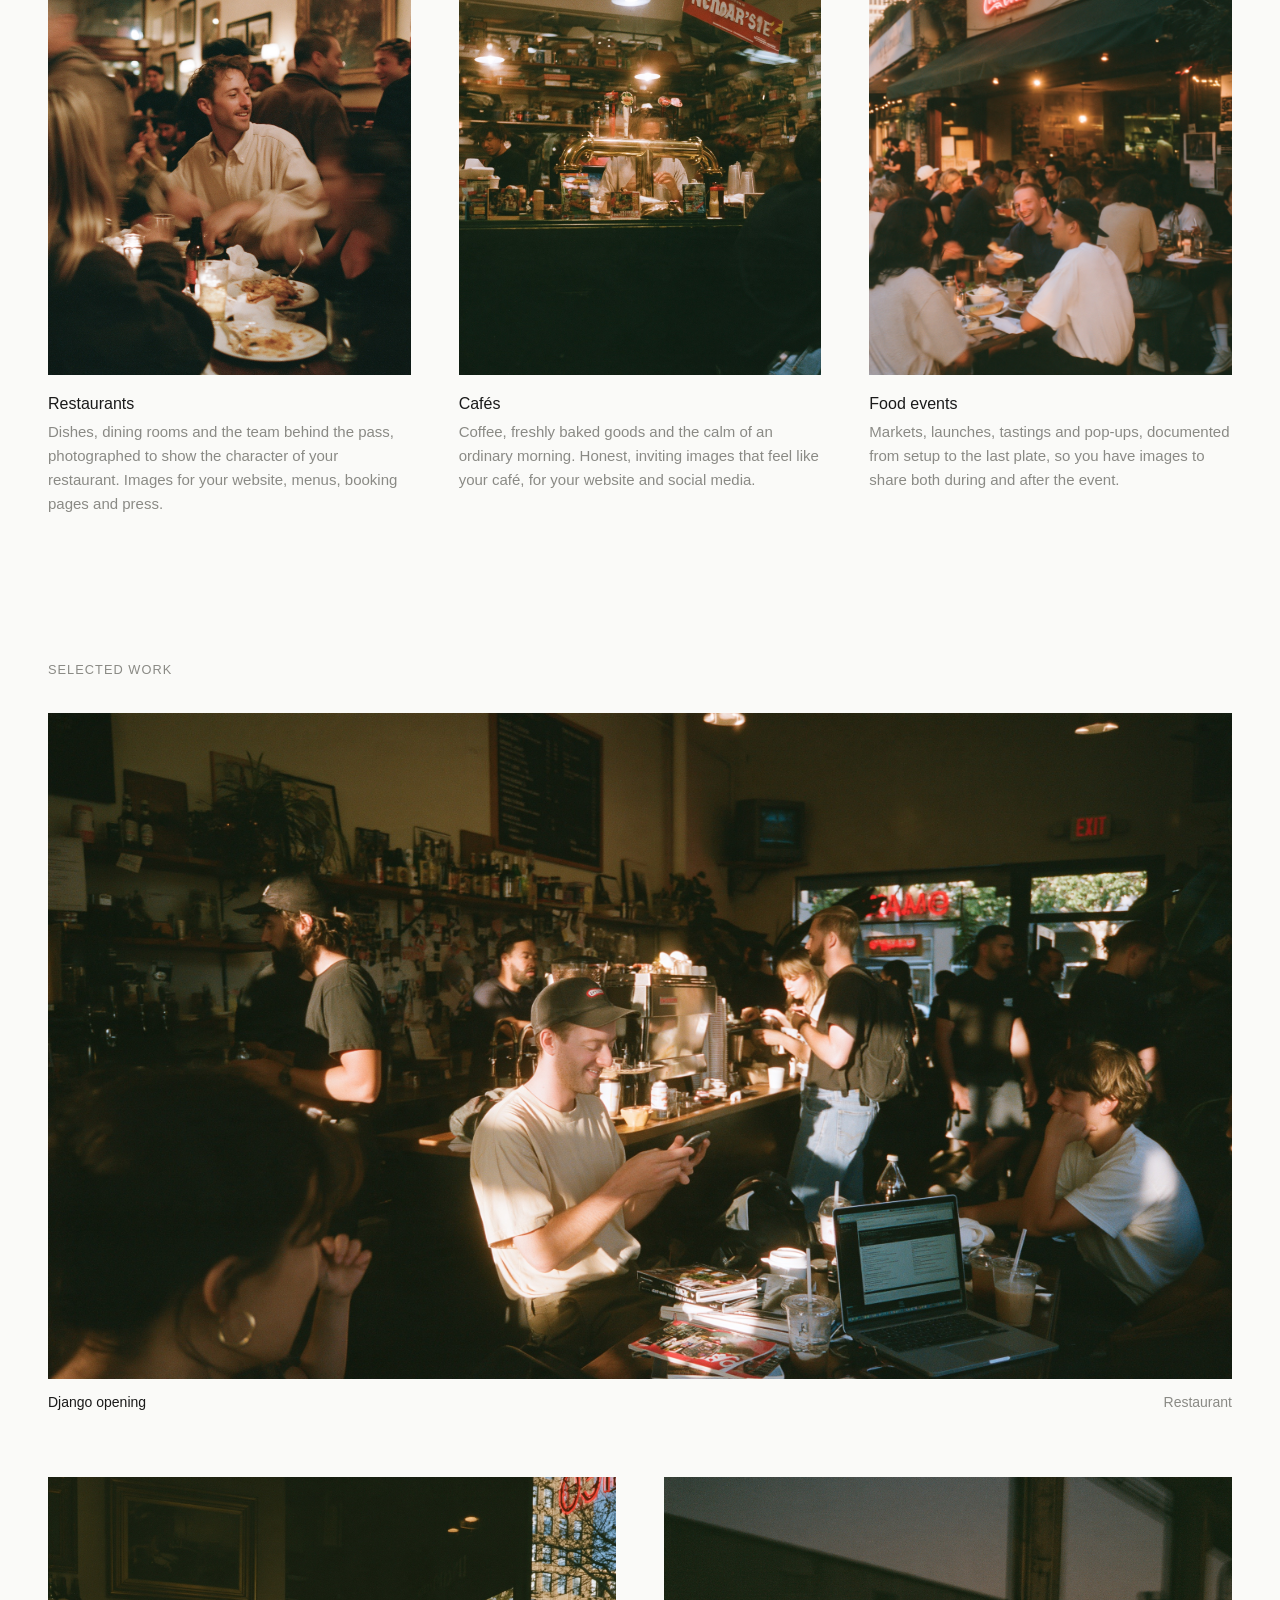
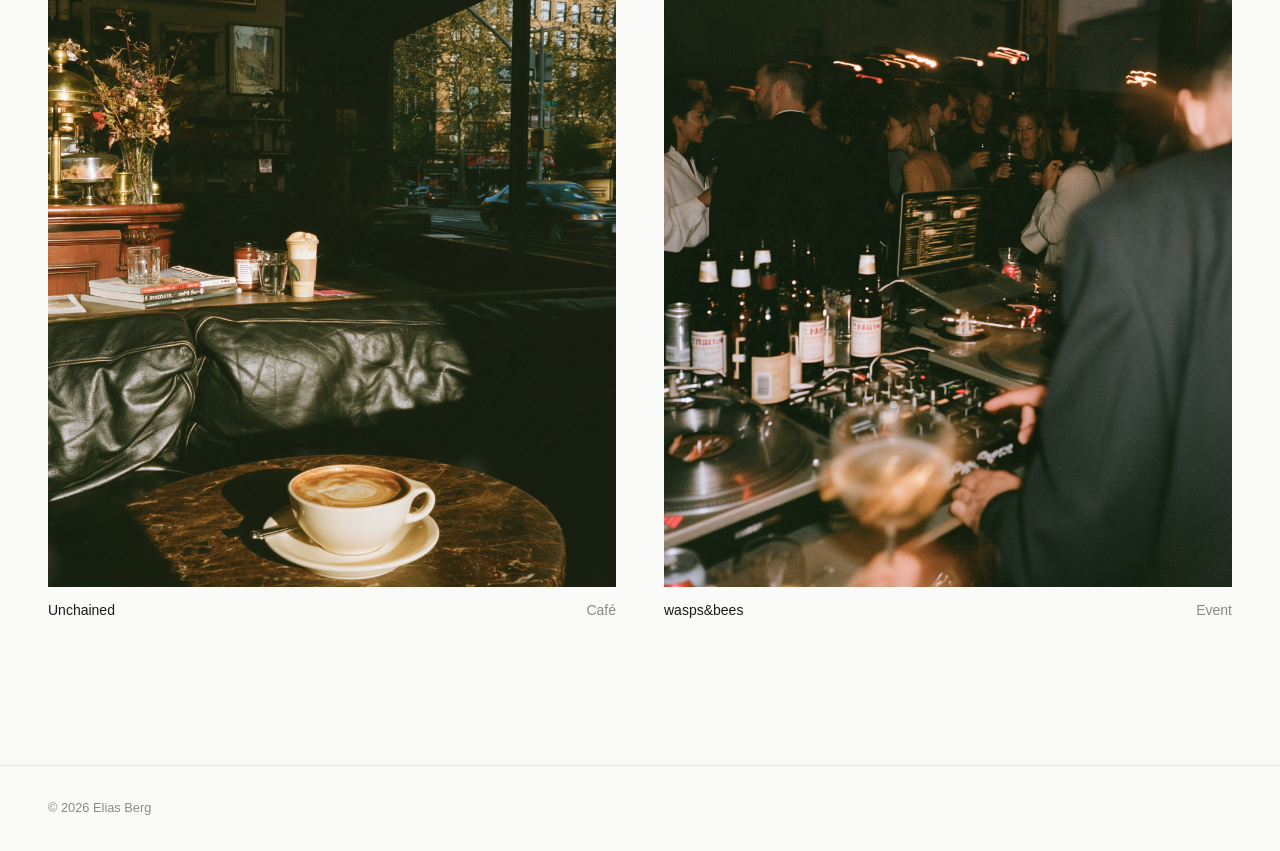
==== commit fc750f96: "Add photos, replace Our work page with Contact page Changes made by Hakim: - Added seven photos to t" ====
--- a/index.html
+++ b/index.html
@@ -11,21 +11,20 @@
   <!--
     WORK SPLIT — HOME PAGE
     Hakim:  Header & navigation, Hero, Footer, Lightbox, images folder
-    Stella: About, What I photograph (services), Contact / Get in touch
-    Josef:  Selected work, plus the whole Our work page (work.html)
+    Stella: About, What I photograph (services), plus the Contact page (contact.html)
+    Josef:  Selected work
 
     Only edit the sections marked with your name. If you need to change
     someone else's section, ask them first so we avoid merge conflicts.
   -->
 
-  <!-- ===== START: Header & navigation (Hakim) — shared with work.html, keep both in sync ===== -->
+  <!-- ===== START: Header & navigation (Hakim) — shared with contact.html, keep both in sync ===== -->
   <header class="site-header">
     <a class="logo" href="index.html">Elias Berg</a>
     <button class="nav-toggle" aria-expanded="false" aria-controls="site-nav">Menu</button>
     <nav id="site-nav" class="site-nav">
       <a href="index.html" aria-current="page">Home</a>
-      <a href="work.html">Our work</a>
-      <a href="#contact">Contact</a>
+      <a href="contact.html">Contact</a>
     </nav>
   </header>
   <!-- ===== END: Header & navigation (Hakim) ===== -->
@@ -33,8 +32,9 @@
   <main>
     <!-- ===== START: Hero — main photo and headline about Elias's food photography (Hakim) ===== -->
     <section class="hero">
-      <!-- Replace with <img src="images/hero.jpg" alt="..."> -->
-      <div class="media media--hero"><div class="placeholder"></div></div>
+      <div class="media media--hero">
+        <img src="images/hero.jpg" alt="Friends laughing and eating together at a crowded table in a busy, dimly lit restaurant">
+      </div>
       <div class="hero-text">
         <h1>Food photography for restaurants, cafés and food events.</h1>
       </div>
@@ -55,17 +55,23 @@
       <h2 class="section-label">What I photograph</h2>
       <div class="services-grid">
         <article class="service">
-          <div class="media"><div class="placeholder"></div></div>
+          <div class="media">
+            <img src="images/restaurant.jpg" alt="A smiling guest serving food at a busy table in a warmly lit restaurant with framed paintings on the walls">
+          </div>
           <h3>Restaurants</h3>
           <p>Dishes, dining rooms and the team behind the pass, photographed to show the character of your restaurant. Images for your website, menus, booking pages and press.</p>
         </article>
         <article class="service">
-          <div class="media"><div class="placeholder"></div></div>
+          <div class="media">
+            <img src="images/cafe.jpg" alt="Guests at tables in front of a warmly lit counter with a brass tap and a neon open sign at night">
+          </div>
           <h3>Cafés</h3>
           <p>Coffee, freshly baked goods and the calm of an ordinary morning. Honest, inviting images that feel like your café, for your website and social media.</p>
         </article>
         <article class="service">
-          <div class="media"><div class="placeholder"></div></div>
+          <div class="media">
+            <img src="images/events.jpg" alt="A crowded outdoor dining scene at dusk, with people sharing plates at long tables under string lights">
+          </div>
           <h3>Food events</h3>
           <p>Markets, launches, tastings and pop-ups, documented from setup to the last plate, so you have images to share both during and after the event.</p>
         </article>
@@ -73,40 +79,34 @@
     </section>
     <!-- ===== END: What I photograph (Stella) ===== -->
 
-    <!-- ===== START: Selected work — three featured photos of Elias's work, links to work.html (Josef) ===== -->
+    <!-- ===== START: Selected work — three featured photos of Elias's work (Josef) ===== -->
     <section class="featured">
-      <div class="featured-head">
-        <h2 class="section-label">Selected work</h2>
-        <a class="text-link" href="work.html">See all work &rarr;</a>
-      </div>
+      <h2 class="section-label">Selected work</h2>
       <div class="grid">
         <figure class="project project--wide">
-          <div class="media"><div class="placeholder"></div></div>
-          <figcaption><span>Restaurant name</span><span>Restaurant</span></figcaption>
+          <div class="media">
+            <img src="images/django-opening.jpg" alt="Guests and baristas in a sunlit, busy space, one man smiling at his phone by the espresso bar">
+          </div>
+          <figcaption><span>Django opening</span><span>Restaurant</span></figcaption>
         </figure>
         <figure class="project">
-          <div class="media"><div class="placeholder"></div></div>
-          <figcaption><span>Café name</span><span>Café</span></figcaption>
+          <div class="media">
+            <img src="images/unchained.jpg" alt="A latte on a marble table beside a leather sofa in a sunlit café, with the street visible through the window">
+          </div>
+          <figcaption><span>Unchained</span><span>Café</span></figcaption>
         </figure>
         <figure class="project">
-          <div class="media"><div class="placeholder"></div></div>
-          <figcaption><span>Event name</span><span>Event</span></figcaption>
+          <div class="media">
+            <img src="images/wasps-and-bees.jpg" alt="Guests with drinks gathered around a DJ booth with turntables and bottles at an evening event">
+          </div>
+          <figcaption><span>wasps&amp;bees</span><span>Event</span></figcaption>
         </figure>
       </div>
     </section>
     <!-- ===== END: Selected work (Josef) ===== -->
-
-    <!-- ===== START: Contact / Get in touch — email and Instagram (Stella) ===== -->
-    <section id="contact" class="contact">
-      <h2 class="section-label">Contact</h2>
-      <p class="contact-lead">Planning a new menu, opening or event? Get in touch.</p>
-      <p class="contact-link"><a href="mailto:hello@example.com">hello@example.com</a></p>
-      <p class="contact-link"><a href="https://instagram.com/" target="_blank" rel="noopener">Instagram</a></p>
-    </section>
-    <!-- ===== END: Contact / Get in touch (Stella) ===== -->
   </main>
 
-  <!-- ===== START: Footer (Hakim) — shared with work.html, keep both in sync ===== -->
+  <!-- ===== START: Footer (Hakim) — shared with contact.html, keep both in sync ===== -->
   <footer class="site-footer">
     <p>&copy; <span id="year"></span> Elias Berg</p>
   </footer>
--- a/style.css
+++ b/style.css
@@ -99,11 +99,6 @@
   line-height: 1.5;
 }
 
-.text-link {
-  font-size: 0.875rem;
-  border-bottom: 1px solid var(--line);
-}
-
 /* Media */
 
 .media {
@@ -184,12 +179,6 @@
   color: var(--muted);
 }
 
-.featured-head {
-  display: flex;
-  justify-content: space-between;
-  align-items: baseline;
-}
-
 /* Work grid */
 
 .grid {
@@ -205,10 +194,6 @@
 .project--wide .media img,
 .project--wide .media .placeholder {
   aspect-ratio: 16 / 9;
-}
-
-.project.is-hidden {
-  display: none;
 }
 
 figcaption {
@@ -222,52 +207,20 @@
   color: var(--muted);
 }
 
-/* Work page */
-
-.page-intro {
+/* Contact */
+
+.contact-page {
+  min-height: 60vh;
   padding-top: var(--space);
 }
 
-.page-intro h1 {
+.contact-page h1 {
+  margin-bottom: 1.5rem;
   font-size: clamp(2.5rem, 7vw, 5.5rem);
   font-weight: 400;
   line-height: 1.05;
   letter-spacing: -0.02em;
-  margin-bottom: 1.5rem;
-}
-
-.page-intro .lead {
-  color: var(--muted);
-}
-
-.filters {
-  display: flex;
-  flex-wrap: wrap;
-  gap: 1.5rem;
-  margin-bottom: 3rem;
-}
-
-.filter {
-  background: none;
-  border: 0;
-  border-bottom: 1px solid transparent;
-  padding-bottom: 0.15rem;
-  font: inherit;
-  font-size: 0.9375rem;
-  color: var(--muted);
-  cursor: pointer;
-}
-
-.filter:hover,
-.filter.is-active {
-  color: var(--text);
-}
-
-.filter.is-active {
-  border-bottom-color: var(--text);
-}
-
-/* Contact */
+}
 
 .contact-lead {
   max-width: 28rem;
